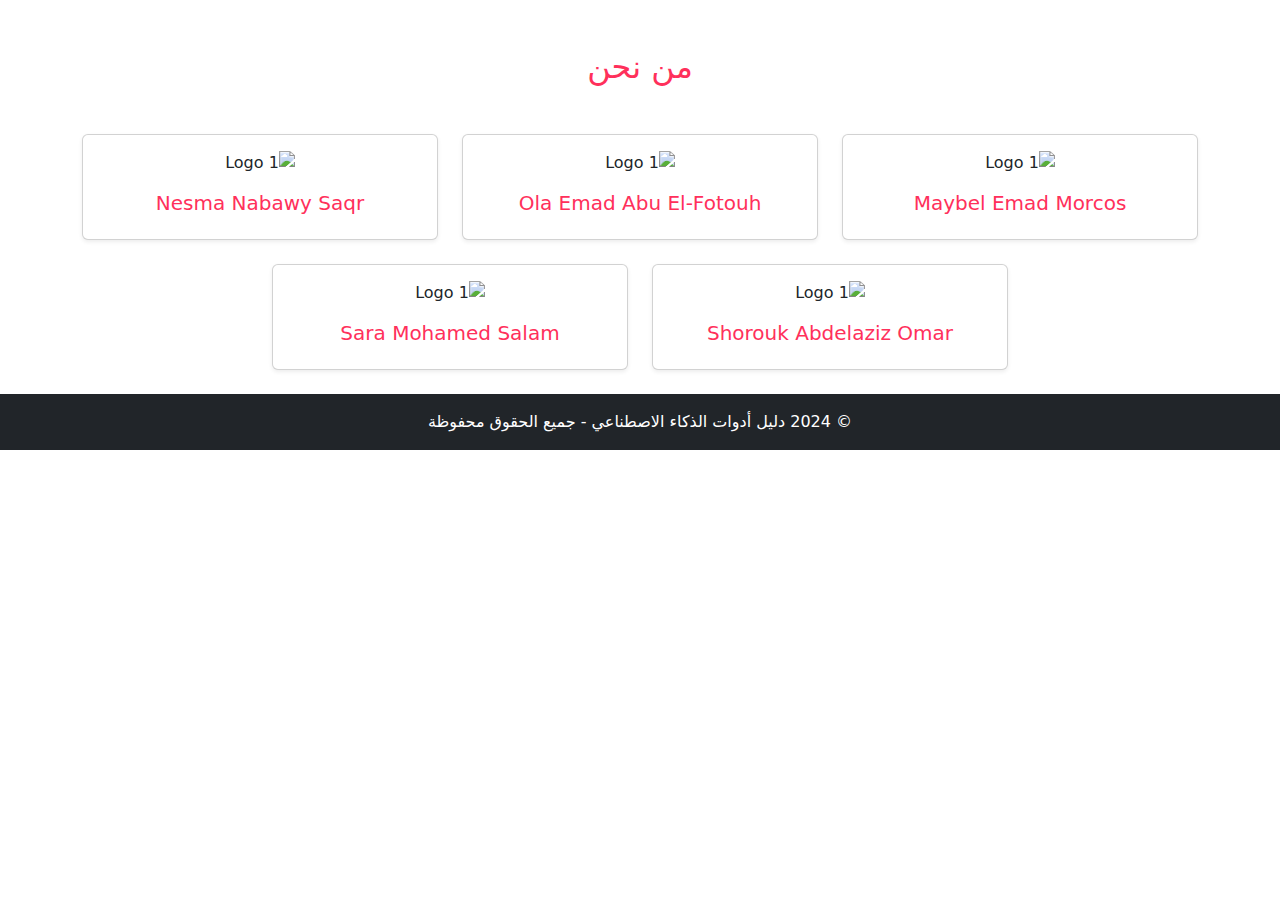
==== whoWeAre.html @ 8ffc8f89 "Add files via upload" ====
<!doctype html>
<html lang="ar" dir="rtl">

<head>
    <meta charset="utf-8">
    <meta name="viewport" content="width=device-width, initial-scale=1">
    <title>قسم التصميم</title>

    <link rel="stylesheet" href="https://cdnjs.cloudflare.com/ajax/libs/font-awesome/6.7.1/css/all.min.css"
        integrity="sha512-5Hs3dF2AEPkpNAR7UiOHba+lRSJNeM2ECkwxUIxC1Q/FLycGTbNapWXB4tP889k5T5Ju8fs4b1P5z/iB4nMfSQ=="
        crossorigin="anonymous" referrerpolicy="no-referrer" /> <!--* ICONS-->

    <!--* Start CSS & Bootstrap offline Links-->
    <link href="https://cdn.jsdelivr.net/npm/bootstrap@5.3.3/dist/css/bootstrap.min.css" rel="stylesheet"
        integrity="sha384-QWTKZyjpPEjISv5WaRU9OFeRpok6YctnYmDr5pNlyT2bRjXh0JMhjY6hW+ALEwIH" crossorigin="anonymous">
    <link rel="stylesheet" href="css/subMainStyle.css"> <!--* Main CSS File-->

    <!--* End CSS & Bootstrap offline Links-->

</head>

<body>
    <section>
        <div class="container">
            <h2 class="text-center my-5 " style="color:#ff305b;">من نحن</h2>
        </div>
        <div class="container">
            <div class="row g-4 justify-content-center">
                <div class="col-sm-12 col-md-4">
                    <div class="card text-center shadow-sm">
                        <div class="card-body">
                            <img src="imgs/maibel.jpg" class="card-logo w-100 mb-3" alt="Logo 1">
                            <h5 class="card-title" style="color: #ff305b;"> Maybel Emad Morcos
                            </h5>


                        </div>
                    </div>
                </div>
                <div class="col-sm-12 col-md-4">
                    <div class="card text-center shadow-sm">
                        <div class="card-body">
                            <img src="imgs/olaEmad.jpg" class="card-logo w-100 mb-3" alt="Logo 1">
                            <h5 class="card-title" style="color: #ff305b;"> Ola Emad Abu El-Fotouh
                            </h5>
                        </div>
                    </div>
                </div>
                <div class="col-sm-12 col-md-4">
                    <div class="card text-center shadow-sm">
                        <div class="card-body">
                            <img src="imgs/nesmanabwy.jpg" class="card-logo w-100 mb-3" alt="Logo 1">
                            <h5 class="card-title" style="color: #ff305b;"> Nesma Nabawy Saqr
                            </h5>


                        </div>
                    </div>
                </div>
                <div class="col-sm-12 col-md-4">
                    <div class="card text-center shadow-sm">
                        <div class="card-body">
                            <img src="imgs/Shrouk.jpg" class="card-logo w-100 mb-3" alt="Logo 1">
                            <h5 class="card-title" style="color: #ff305b;"> Shorouk Abdelaziz Omar
                            </h5>


                        </div>
                    </div>
                </div>
                <div class="col-sm-12 col-md-4">
                    <div class="card text-center shadow-sm">
                        <div class="card-body">
                            <img src="imgs/saraMohamedSallam.jpg" class="card-logo w-100 mb-3" alt="Logo 1">
                            <h5 class="card-title" style="color: #ff305b;"> Sara Mohamed Salam
                            </h5>
                        </div>
                    </div>
                </div>
            </div>
        </div>
    </section>




    <footer class="bg-dark text-white text-center py-3 mt-4">
        &copy; 2024 دليل أدوات الذكاء الاصطناعي - جميع الحقوق محفوظة
    </footer>




    <script src="https://cdn.jsdelivr.net/npm/bootstrap@5.3.3/dist/js/bootstrap.bundle.min.js"
        integrity="sha384-YvpcrYf0tY3lHB60NNkmXc5s9fDVZLESaAA55NDzOxhy9GkcIdslK1eN7N6jIeHz"
        crossorigin="anonymous"></script>
</body>
---- css/subMainStyle.css ----
/* Navigation Links */
.nav-pills .nav-link {
    color: #0f0f0f;
    transition: color 0.3s ease, background-color 0.3s ease;
}

.nav-pills .nav-link:hover {
    color: #ff305b;
}

.nav-pills .nav-link.active {
    background-color: #ff305b;
    color: white;
    border-radius: 20px;
    transition: background-color 0.3s ease, color 0.3s ease;
}

.nav-pills .nav-link.active:hover {
    background-color: #e0204b;
}

/* Section Cards */
section .card {
    position: relative;
    transition: transform 0.5s ease, box-shadow 0.5s ease;
}

section .card:hover {
    transform: translateY(-15px); /* Increased the hover effect */
    box-shadow: 0 15px 30px rgba(0, 0, 0, 0.2); /* Adjusted shadow to be more noticeable */
}

/* Card Links */
section .card a {
    color: inherit; /* Maintain initial color */
    text-decoration: none;
    transition: 0.5s all
}

section .card a:hover {
    background-color: white !important;
    text-decoration: none;
    color: #ff305b;
    outline: solid 1px #ff305b; /* Ensure outline is visible */
}
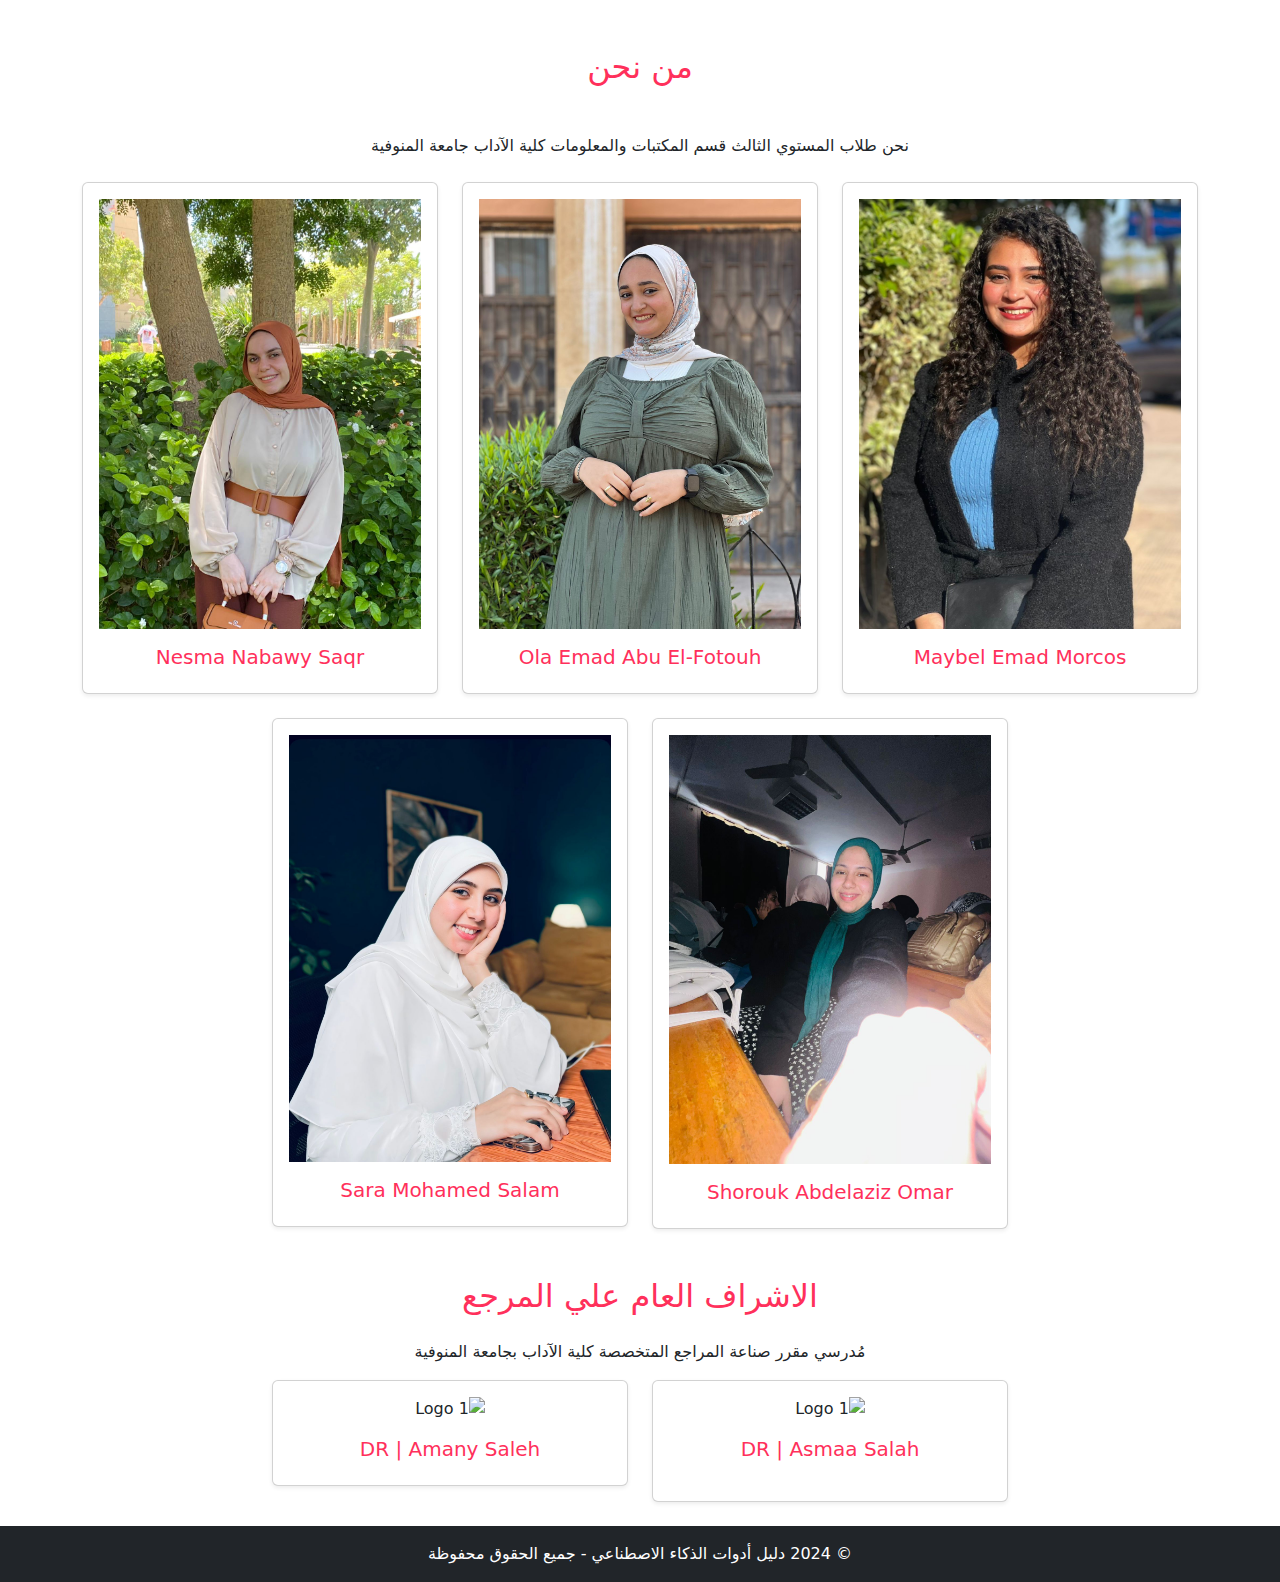
==== commit e5573419: "Update whoWeAre.html" ====
--- a/whoWeAre.html
+++ b/whoWeAre.html
@@ -23,6 +23,9 @@
     <section>
         <div class="container">
             <h2 class="text-center my-5 " style="color:#ff305b;">من نحن</h2>
+            <p class="text-center mb-4 ">
+                نحن طلاب المستوي الثالث قسم المكتبات والمعلومات كلية الآداب جامعة المنوفية</p>
+
         </div>
         <div class="container">
             <div class="row g-4 justify-content-center">
@@ -63,8 +66,6 @@
                             <img src="imgs/Shrouk.jpg" class="card-logo w-100 mb-3" alt="Logo 1">
                             <h5 class="card-title" style="color: #ff305b;"> Shorouk Abdelaziz Omar
                             </h5>
-
-
                         </div>
                     </div>
                 </div>
@@ -80,7 +81,39 @@
             </div>
         </div>
     </section>
+    <section>
+        <div class="container">
+            <h2 class="text-center mt-5 mb-4 " style="color:#ff305b;">الاشراف العام علي المرجع</h2>
+            <p class="text-center  ">
+                مُدرسي مقرر صناعة المراجع المتخصصة كلية الآداب بجامعة المنوفية
+            </p>
 
+        </div>
+        <div class="container">
+            <div class="row g-4 justify-content-center">
+                <div class="col-sm-12 col-md-4">
+                    <div class="card text-center shadow-sm">
+                        <div class="card-body">
+                            <img src="imgs/Asmaa.jpg" class="card-logo w-100 mb-3" alt="Logo 1">
+                            <h5 class="card-title mb-4" style="color: #ff305b;"> DR | Asmaa Salah
+                            </h5>
+
+                        </div>
+                    </div>
+                </div>
+                <div class="col-sm-12 col-md-4">
+                    <div class="card text-center shadow-sm">
+                        <div class="card-body">
+                            <img src="imgs/amany salah.jpg" class="card-logo w-100 mb-3" alt="Logo 1">
+                            <h5 class="card-title" style="color: #ff305b;"> DR | Amany Saleh
+                            </h5>
+
+                        </div>
+                    </div>
+                </div>
+            </div>
+        </div>
+    </section>
 
 
 
@@ -94,4 +127,4 @@
     <script src="https://cdn.jsdelivr.net/npm/bootstrap@5.3.3/dist/js/bootstrap.bundle.min.js"
         integrity="sha384-YvpcrYf0tY3lHB60NNkmXc5s9fDVZLESaAA55NDzOxhy9GkcIdslK1eN7N6jIeHz"
         crossorigin="anonymous"></script>
-</body>+</body>
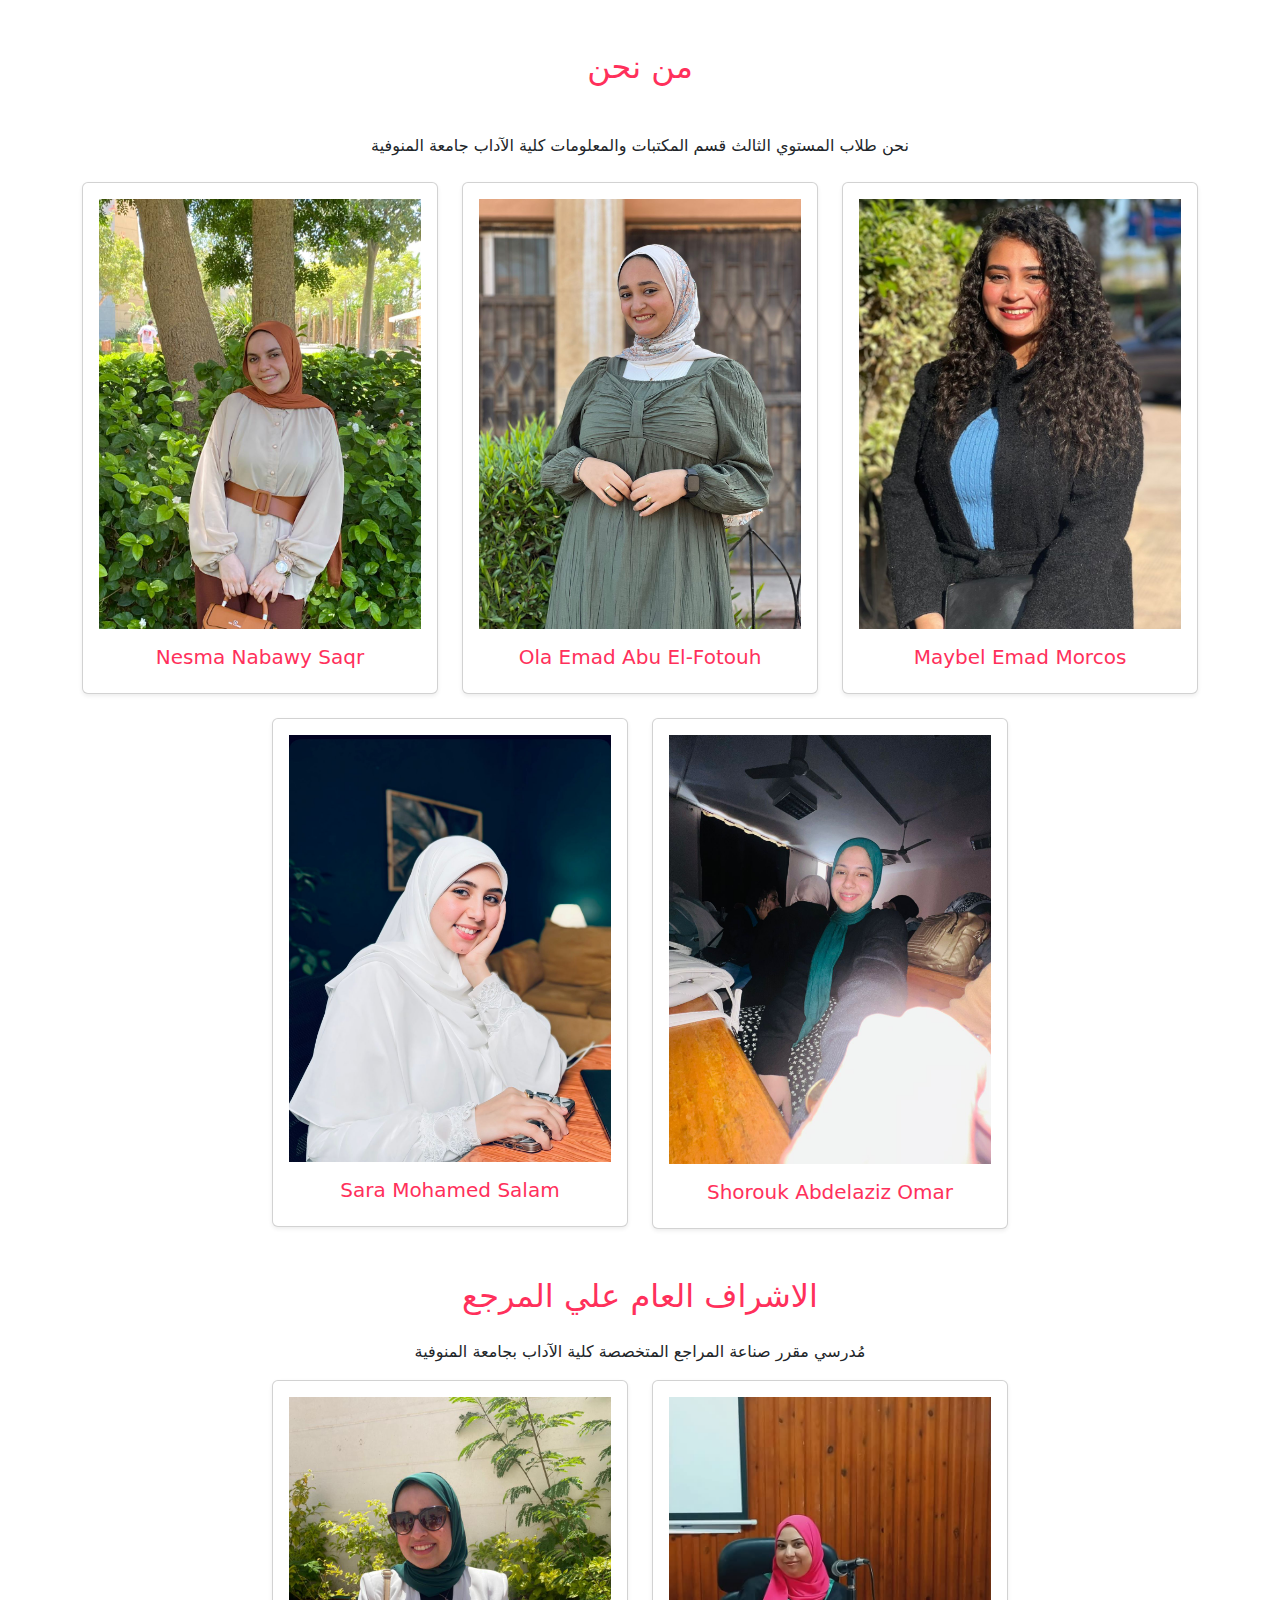
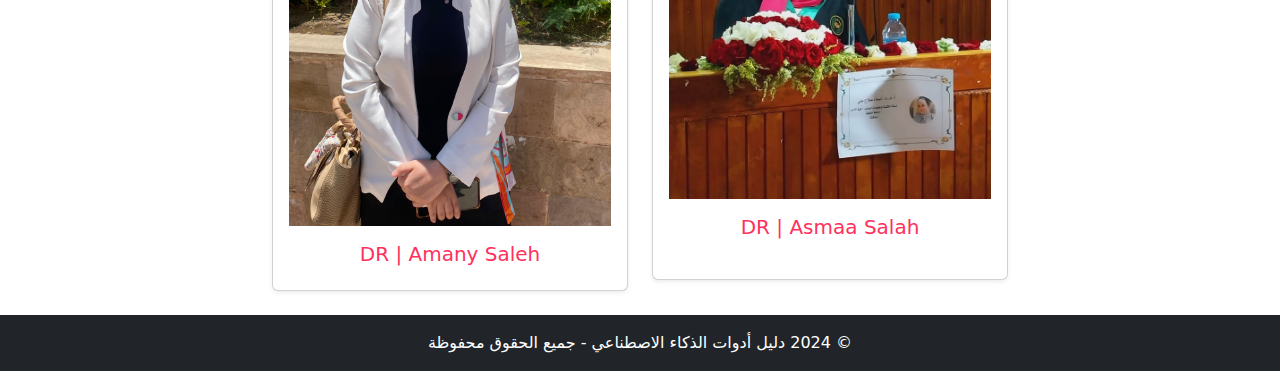
==== commit da578992: "Add files via upload" ====
--- a/whoWeAre.html
+++ b/whoWeAre.html
@@ -127,4 +127,4 @@
     <script src="https://cdn.jsdelivr.net/npm/bootstrap@5.3.3/dist/js/bootstrap.bundle.min.js"
         integrity="sha384-YvpcrYf0tY3lHB60NNkmXc5s9fDVZLESaAA55NDzOxhy9GkcIdslK1eN7N6jIeHz"
         crossorigin="anonymous"></script>
-</body>
+</body>